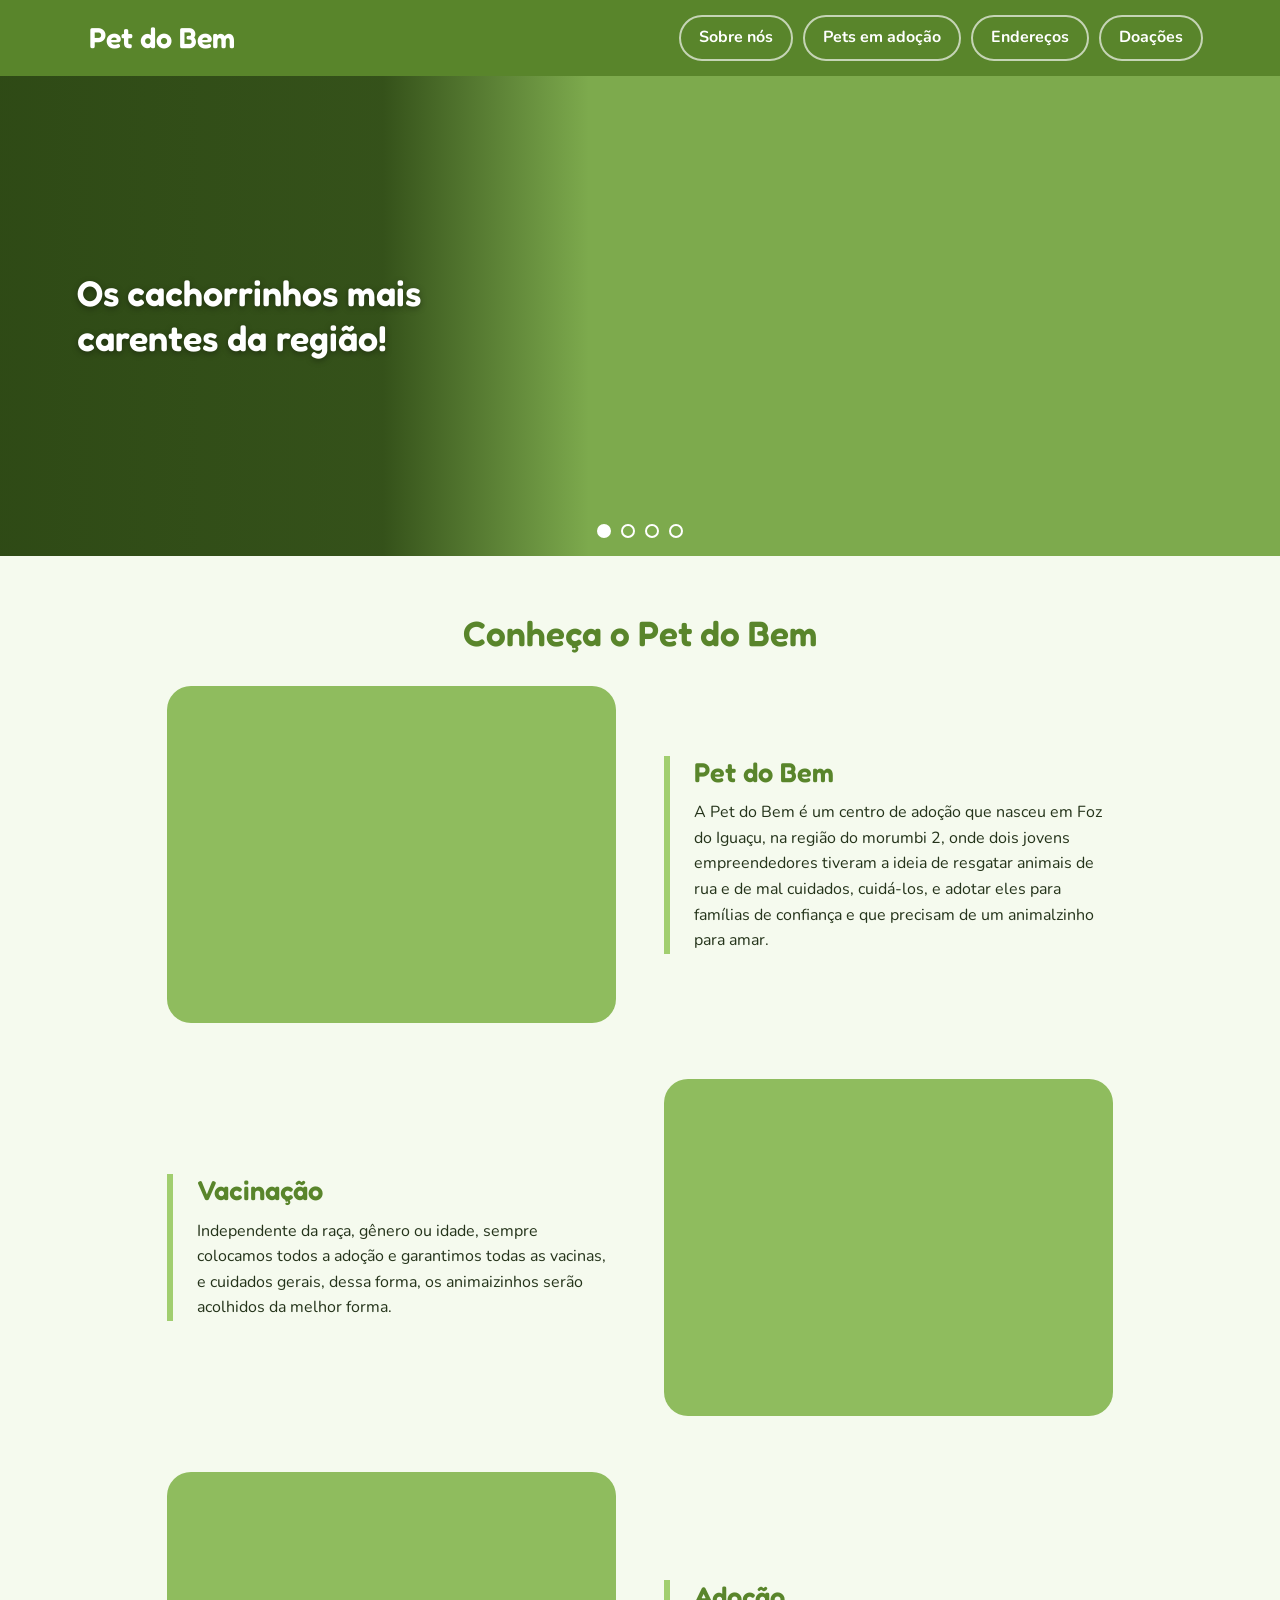
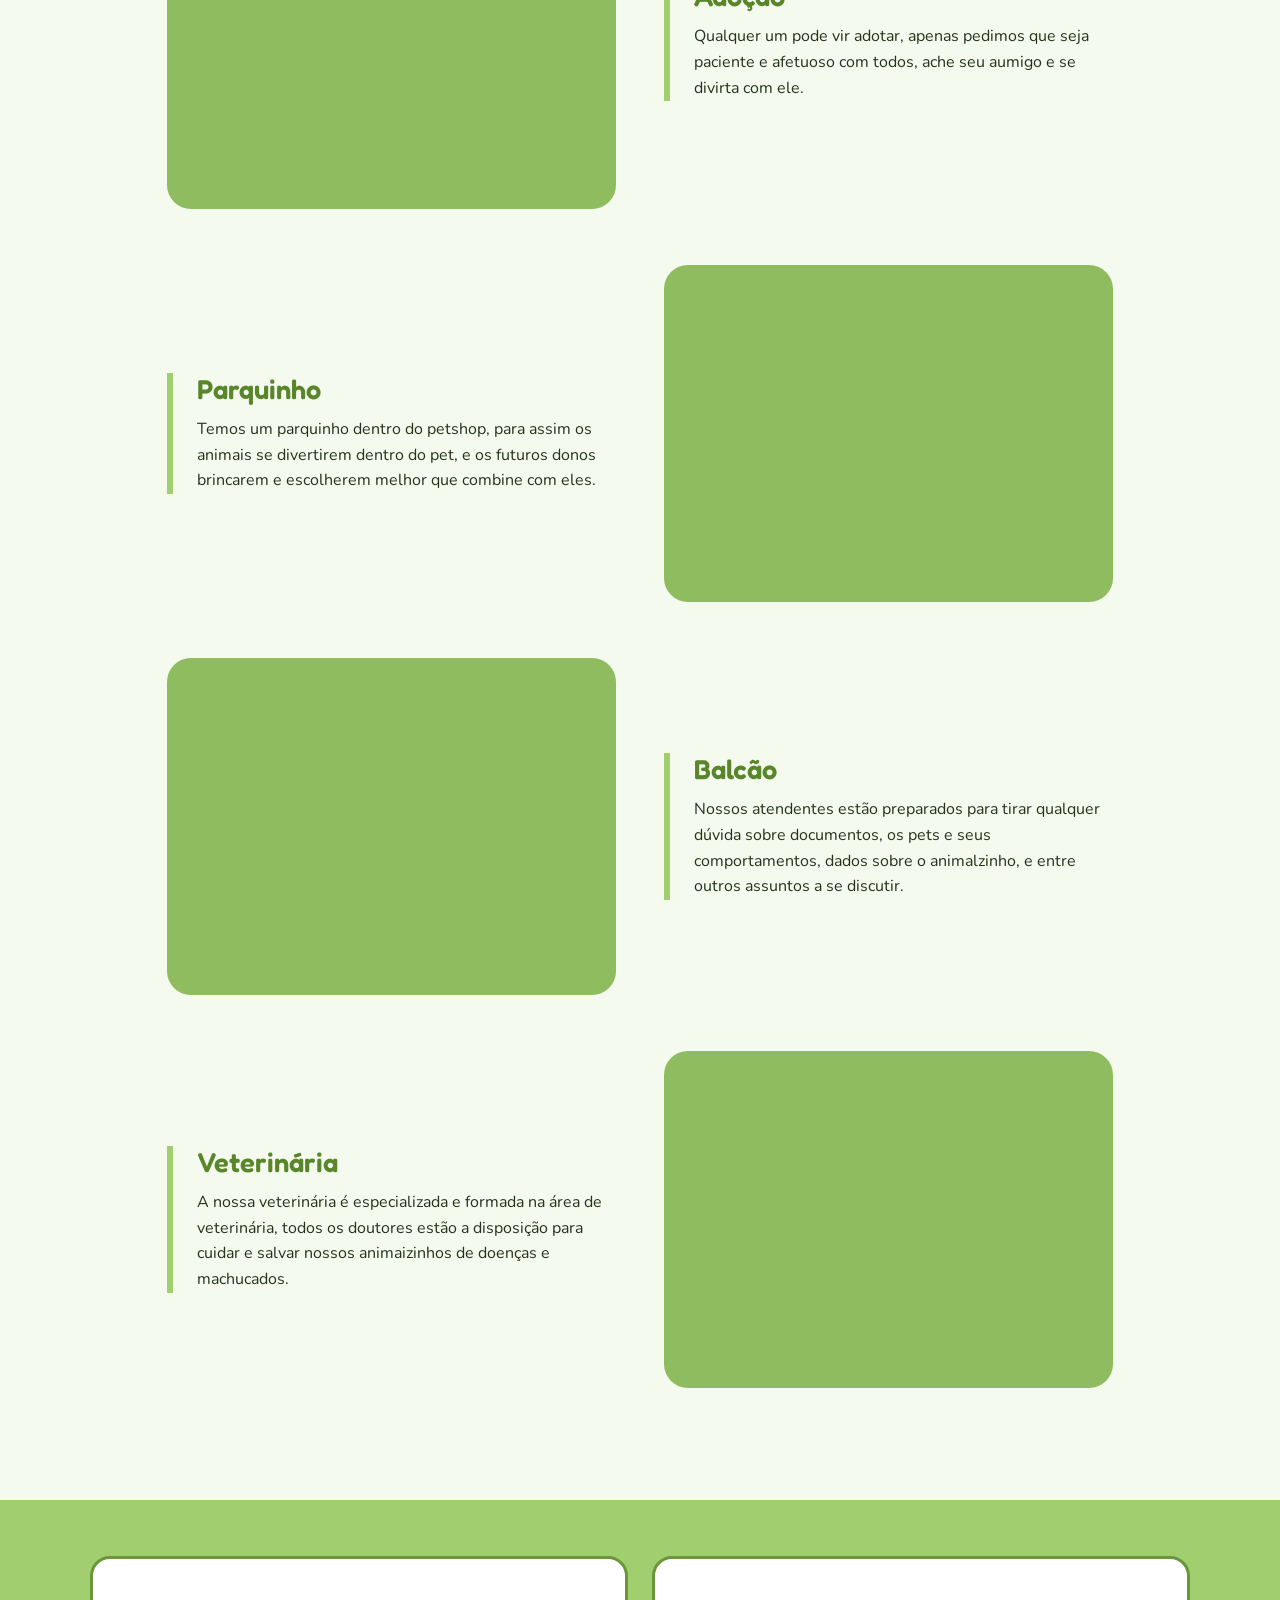
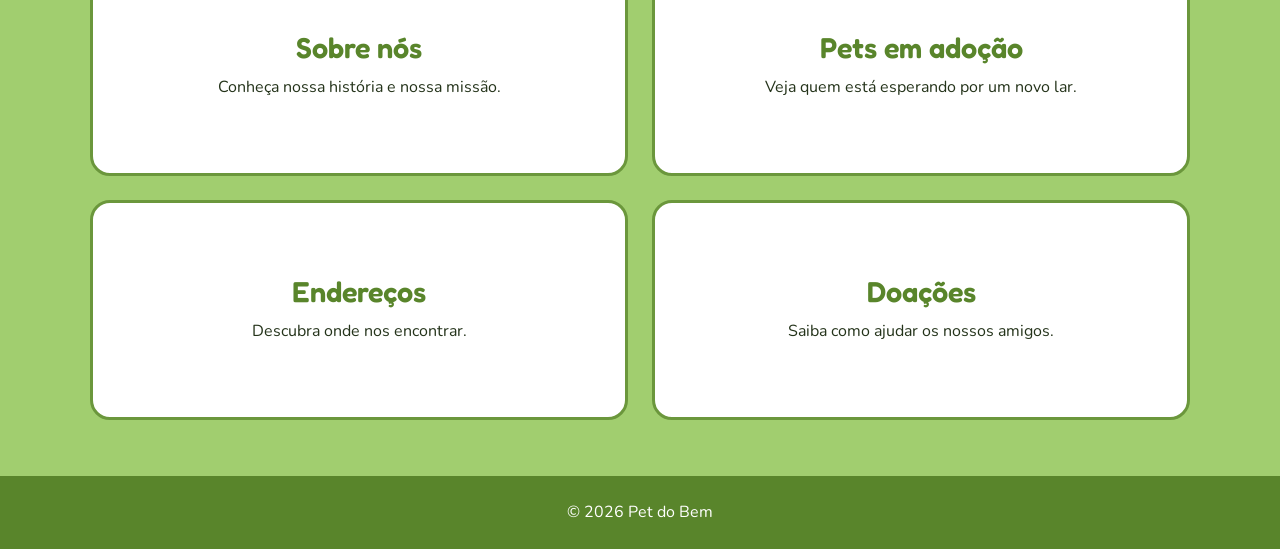
==== index.html @ d0f6801f "Add files via upload" ====
<!DOCTYPE html>
<html lang="pt-BR">

<head>
  <meta charset="UTF-8">
  <meta name="viewport" content="width=device-width, initial-scale=1">
  <title>Pet do Bem</title>
  <link rel="preconnect" href="https://fonts.googleapis.com">
  <link rel="preconnect" href="https://fonts.gstatic.com" crossorigin>
  <link href="https://fonts.googleapis.com/css2?family=Fredoka:wght@500;600&family=Nunito:wght@400;700&display=swap"
    rel="stylesheet">
  <link rel="stylesheet" href="style.css">
  <link rel="stylesheet" href="acessibilidade.css">
</head>

<body>

  <header class="topo">
    <a class="logo" href="index.html">
      <img class="logo-img"
        src="https://imgcdn.stablediffusionweb.com/2026/9/29/527c173d-e4d0-47e0-976a-0aa6f7d1f1d5.webp" alt="">
      <span>Pet do Bem</span>
    </a>
    <nav aria-label="Menu principal">
      <ul class="menu">
        <li><a href="sobre.html">Sobre nós</a></li>
        <li><a href="adocao.html">Pets em adoção</a></li>
        <li><a href="enderecos.html">Endereços</a></li>
        <li><a href="doacoes.html">Doações</a></li>
      </ul>
    </nav>
  </header>

  <section class="carrossel" aria-label="Destaques do Pet do Bem">
    <div class="slide ativo"
      style="background-image: url('https://adimax.com.br/wp-content/uploads/2024/08/cachorro-de-pelo-curto-confira-dicas-e-cuidados.jpg')">
      <span>Os cachorrinhos mais carentes da região!</span>
    </div>
    <div class="slide" aria-hidden="true"
      style="background-image: url('https://www.direcional.com.br/wp-content/uploads/2022/08/cachorro-para-apartamento.jpg.webp')">
      <span>Estão esperando um novo lar</span>
    </div>
    <div class="slide" aria-hidden="true"
      style="background-image: url('https://revistaoeste.com/oestegeral/wp-content/uploads/2025/05/cachorro-inclinando-a-cabeca_1748306609817.jpg')">
      <span>Venha já escolher seu próximo aumigo</span>
    </div>
    <div class="slide" aria-hidden="true"
      style="background-image: url('https://cdn.jornaldaparaiba.com.br/wp-content/uploads/2024/01/1210x720/racas-de-cachorro-3.webp?fallback=https%3A%2F%2Fcdn.jornaldaparaiba.com.br%2Fwp-content%2Fuploads%2F2024%2F01%2Fracas-de-cachorro.jpg%3Fxid%3D650492&xid=650492')">
      <span>Independente da raça ou idade, eles querem um amigo.</span>
    </div>

    <button type="button" class="carrossel-pausa" aria-label="Pausar troca automática de imagens">Pausar</button>
    <div class="bolinhas" aria-label="Escolher imagem"></div>
  </section>

  <main>
    <h2 class="titulo-secao" id="sobre">Conheça o Pet do Bem</h2>

    <section class="zigzag">

      <article class="linha">
        <div class="foto" role="img" aria-label="Foto ilustrando: Pet do Bem"
          style="background-image: url('https://www.petz.com.br/blog/wp-content/uploads/2020/11/cachorro-gosta-de-carinho-pet-2.jpg')">
        </div>
        <div class="descricao">
          <h3>Pet do Bem</h3>
          <p>A Pet do Bem é um centro de adoção que nasceu em Foz do Iguaçu, na região do morumbi 2, onde dois jovens
            empreendedores tiveram a ideia de resgatar animais de rua e de mal cuidados, cuidá-los, e adotar eles para
            famílias de confiança e que precisam de um animalzinho para amar.</p>
        </div>
      </article>

      <article class="linha">
        <div class="foto" role="img" aria-label="Foto ilustrando: Vacinação"
          style="background-image: url('https://encrypted-tbn0.gstatic.com/images?q=tbn:ANd9GcQbCXKHNd9bl4ZG150KSTezzAtiSbUpg12CpUk_TmcCKyVqbC_SKGp5_TkE&s=10.jpg')">
        </div>
        <div class="descricao">
          <h3>Vacinação</h3>
          <p>Independente da raça, gênero ou idade, sempre colocamos todos a adoção e garantimos todas as vacinas, e
            cuidados gerais, dessa forma, os animaizinhos serão acolhidos da melhor forma.</p>
        </div>
      </article>

      <article class="linha">
        <div class="foto" role="img" aria-label="Foto ilustrando: Adoção"
          style="background-image: url('https://encrypted-tbn0.gstatic.com/images?q=tbn:ANd9GcQbC-ejFpIyd420M35y_yVA__Tku_zERc4PSsW7qveqjRhtLCqb4K4X9RA&s=10.jpg')">
        </div>
        <div class="descricao">
          <h3>Adoção</h3>
          <p>Qualquer um pode vir adotar, apenas pedimos que seja paciente e afetuoso com todos, ache seu aumigo e se
            divirta com ele.</p>
        </div>
      </article>

      <article class="linha">
        <div class="foto" role="img" aria-label="Foto ilustrando: Parquinho"
          style="background-image: url('https://encrypted-tbn0.gstatic.com/images?q=tbn:ANd9GcTdT6wmVeRQmdCOqALrlqkoUsNSklnX7wb35XgxTVpmVIqf5BT_x71I3JA&s=10')">
        </div>
        <div class="descricao">
          <h3>Parquinho</h3>
          <p>Temos um parquinho dentro do petshop, para assim os animais se divertirem dentro do pet, e os futuros donos
            brincarem e escolherem melhor que combine com eles.</p>
        </div>
      </article>

      <article class="linha">
        <div class="foto" role="img" aria-label="Foto ilustrando: Balcão"
          style="background-image: url('https://peti9.com/wp-content/uploads/2024/10/xxx-78-1-1024x669.png')"></div>
        <div class="descricao">
          <h3>Balcão</h3>
          <p>Nossos atendentes estão preparados para tirar qualquer dúvida sobre documentos, os pets e seus
            comportamentos, dados sobre o animalzinho, e entre outros assuntos a se discutir.</p>
        </div>
      </article>

      <article class="linha">
        <div class="foto" role="img" aria-label="Foto ilustrando: Veterinária"
          style="background-image: url('https://encrypted-tbn0.gstatic.com/images?q=tbn:ANd9GcRfodP8tzL70jYp4-bLUwtqtRz2pe-Sb5hLDexu77DsRH5j3eK8C9pvZtk&s=10.jpg')">
        </div>
        <div class="descricao">
          <h3>Veterinária</h3>
          <p>A nossa veterinária é especializada e formada na área de veterinária, todos os doutores estão a disposição
            para cuidar e salvar nossos animaizinhos de doenças e machucados.</p>
        </div>
      </article>

    </section>

    <section class="blocos">
      <div class="blocos-grade">
        <a class="bloco" href="sobre.html">
          <h3>Sobre nós</h3>
          <p>Conheça nossa história e nossa missão.</p>
        </a>
        <a class="bloco" href="adocao.html">
          <h3>Pets em adoção</h3>
          <p>Veja quem está esperando por um novo lar.</p>
        </a>
        <a class="bloco" href="enderecos.html">
          <h3>Endereços</h3>
          <p>Descubra onde nos encontrar.</p>
        </a>
        <a class="bloco" href="doacoes.html">
          <h3>Doações</h3>
          <p>Saiba como ajudar os nossos amigos.</p>
        </a>
      </div>
    </section>
  </main>

  <footer class="rodape">
    <p>&copy; 2026 Pet do Bem</p>
  </footer>

  <script>
    // Tempo entre as imagens, em milissegundos (3000 = 3 segundos)
    const tempo = 3000;

    const slides = document.querySelectorAll(".slide");
    const caixaBolinhas = document.querySelector(".bolinhas");
    let atual = 0;
    let timer;
    let pausado = false;

    const btnPausa = document.querySelector(".carrossel-pausa");
    btnPausa.addEventListener("click", () => {
      pausado = !pausado;
      btnPausa.textContent = pausado ? "Continuar" : "Pausar";
      btnPausa.setAttribute("aria-label", pausado ? "Retomar troca automática de imagens" : "Pausar troca automática de imagens");
    });

    slides.forEach((_, i) => {
      const b = document.createElement("button");
      b.setAttribute("aria-label", "Ir para a imagem " + (i + 1));
      b.addEventListener("click", () => {
        mostrar(i);
        reiniciar();
      });
      caixaBolinhas.appendChild(b);
    });
    const bolinhas = caixaBolinhas.querySelectorAll("button");

    function mostrar(i) {
      slides[atual].classList.remove("ativo");
      slides[atual].setAttribute("aria-hidden", "true");
      bolinhas[atual].classList.remove("ativo");
      atual = i;
      slides[atual].classList.add("ativo");
      slides[atual].removeAttribute("aria-hidden");
      bolinhas[atual].classList.add("ativo");
    }

    function proximo() {
      if (pausado || document.documentElement.classList.contains("a11y-sem-animacao")) return;
      mostrar((atual + 1) % slides.length);
    }

    function reiniciar() {
      clearInterval(timer);
      timer = setInterval(proximo, tempo);
    }

    bolinhas[0].classList.add("ativo");
    timer = setInterval(proximo, tempo);
  </script>

  <div vw class="enabled">
    <div vw-access-button class="active"></div>
    <div vw-plugin-wrapper>
      <div class="vw-plugin-top-wrapper"></div>
    </div>
  </div>
  <script src="acessibilidade.js"></script>
  <script src="https://vlibras.gov.br/app/vlibras-plugin.js"></script>
  <script>new window.VLibras.Widget("https://vlibras.gov.br/app");</script>

</body>

</html>
---- style.css ----
/* ===== PALETA ===== */
:root {
  --color1: #a1ce6f;
  --color2: #8fbc5e;
  --color3: #7daa4d;
  --color4: #6b973c;
  --color5: #59852b;

  --fundo: #f5faee;
  --texto: #24331a;
  --branco: #ffffff;
}

/* ===== BASE ===== */
* {
  box-sizing: border-box;
  margin: 0;
  padding: 0;
}

body {
  font-family: "Nunito", Arial, sans-serif;
  color: var(--texto);
  background: var(--fundo);
  line-height: 1.6;
}

h1, h2, h3 {
  font-family: "Fredoka", "Nunito", Arial, sans-serif;
  font-weight: 600;
  line-height: 1.2;
}

a:focus-visible,
button:focus-visible {
  outline: 3px solid var(--color5);
  outline-offset: 3px;
}

/* ===== CABEÇALHO ===== */
.topo {
  background: var(--color5);
  color: var(--branco);
  display: flex;
  align-items: center;
  justify-content: space-between;
  flex-wrap: wrap;
  gap: 12px 24px;
  padding: 12px 6%;
}

.logo {
  display: flex;
  align-items: center;
  gap: 12px;
  font-family: "Fredoka", Arial, sans-serif;
  font-size: 1.8rem;
  font-weight: 600;
  color: var(--branco);
  text-decoration: none;
}

.logo-img {
  height: 52px;
  width: auto;
  border-radius: 50%;
  background: var(--branco);
  object-fit: contain;
}

.menu {
  display: flex;
  flex-wrap: wrap;
  gap: 10px;
  list-style: none;
}

.menu a {
  display: block;
  color: var(--branco);
  text-decoration: none;
  font-weight: 700;
  padding: 8px 18px;
  border: 2px solid rgba(255, 255, 255, 0.65);
  border-radius: 999px;
  transition: background 0.2s, color 0.2s;
}

.menu a:hover,
.menu a[aria-current="page"] {
  background: var(--branco);
  color: var(--color5);
  border-color: var(--branco);
}

/* ===== CARROSSEL ===== */
.carrossel {
  position: relative;
  width: 100%;
  height: 480px;
  overflow: hidden;
  background: var(--color4);
}

.slide {
  position: absolute;
  inset: 0;
  opacity: 0;
  transition: opacity 0.8s ease;
  background-color: var(--color3);
  background-size: cover;
  background-position: center;
}

.slide.ativo {
  opacity: 1;
}

/* Letreiro na lateral esquerda */
.slide span {
  position: absolute;
  top: 0;
  bottom: 0;
  left: 0;
  width: 46%;
  display: flex;
  align-items: center;
  padding: 0 8% 0 6%;
  background: linear-gradient(to right,
    rgba(40, 66, 17, 0.92) 0%,
    rgba(40, 66, 17, 0.85) 65%,
    rgba(40, 66, 17, 0) 100%);
  color: var(--branco);
  font-family: "Fredoka", Arial, sans-serif;
  font-weight: 600;
  font-size: clamp(1.4rem, 2.8vw, 2.5rem);
  line-height: 1.25;
  text-align: left;
  text-shadow: 0 2px 6px rgba(0, 0, 0, 0.35);
}

.bolinhas {
  position: absolute;
  bottom: 18px;
  left: 50%;
  transform: translateX(-50%);
  display: flex;
  gap: 10px;
  z-index: 2;
}

.bolinhas button {
  width: 14px;
  height: 14px;
  border-radius: 50%;
  border: 2px solid var(--branco);
  background: transparent;
  cursor: pointer;
}

.bolinhas button.ativo {
  background: var(--branco);
}

/* ===== TÍTULO DE SEÇÃO ===== */
.titulo-secao {
  text-align: center;
  color: var(--color5);
  font-size: 2.2rem;
  padding: 56px 6% 8px;
}

/* ===== ZIGUE-ZAGUE ===== */
.zigzag {
  max-width: 1100px;
  margin: 0 auto;
  padding: 24px 6% 56px;
}

.linha {
  display: grid;
  grid-template-columns: 1fr 1fr;
  align-items: center;
  gap: 48px;
  margin-bottom: 56px;
}

.linha:nth-child(even) .foto {
  order: 2;
}

.foto {
  aspect-ratio: 4 / 3;
  border-radius: 24px;
  background-color: var(--color2);
  background-size: cover;
  background-position: center;
  display: flex;
  align-items: center;
  justify-content: center;
  color: var(--branco);
  font-family: "Fredoka", Arial, sans-serif;
  text-align: center;
  padding: 16px;
}

.descricao {
  border-left: 6px solid var(--color1);
  padding-left: 24px;
}

.descricao h3 {
  color: var(--color5);
  font-size: 1.7rem;
  margin-bottom: 12px;
}

/* ===== BLOCOS DE NAVEGAÇÃO (página inicial) ===== */
.blocos {
  background: var(--color1);
  padding: 56px 6%;
}

.blocos-grade {
  max-width: 1100px;
  margin: 0 auto;
  display: grid;
  grid-template-columns: repeat(2, 1fr);
  gap: 24px;
}

.bloco {
  min-height: 220px;
  background: var(--branco);
  border: 3px solid var(--color4);
  border-radius: 20px;
  padding: 24px;
  display: flex;
  flex-direction: column;
  align-items: center;
  justify-content: center;
  gap: 10px;
  text-align: center;
  text-decoration: none;
  color: var(--texto);
  transition: transform 0.2s, background 0.2s;
}

.bloco:hover {
  transform: translateY(-4px);
  background: var(--fundo);
}

.bloco h3 {
  color: var(--color5);
  font-size: 1.8rem;
}

/* ===== PÁGINAS INTERNAS ===== */
.pagina-topo {
  background: var(--color1);
  text-align: center;
  padding: 48px 6%;
}

.pagina-topo h1 {
  color: var(--texto);
  font-size: 2.6rem;
  margin-bottom: 8px;
}

.conteudo {
  max-width: 1100px;
  margin: 0 auto;
  padding: 48px 6% 64px;
}

.conteudo h2 {
  color: var(--color5);
  font-size: 1.9rem;
  margin-bottom: 12px;
}

.conteudo p {
  margin-bottom: 16px;
  max-width: 70ch;
}

.cards {
  display: grid;
  grid-template-columns: repeat(auto-fit, minmax(250px, 1fr));
  gap: 24px;
}

.card {
  background: var(--branco);
  border: 3px solid var(--color2);
  border-radius: 20px;
  overflow: hidden;
}

.card-foto {
  aspect-ratio: 4 / 3;
  background-color: var(--color2);
  background-size: cover;
  background-position: center;
  display: flex;
  align-items: center;
  justify-content: center;
  color: var(--branco);
  font-family: "Fredoka", Arial, sans-serif;
}

.card-corpo {
  padding: 18px 20px 22px;
}

.card-corpo h3 {
  color: var(--color5);
  font-size: 1.4rem;
  margin-bottom: 6px;
}

.card-corpo p {
  margin-bottom: 0;
}

.card.sem-foto .card-corpo {
  padding: 28px 24px;
}

.botao {
  display: inline-block;
  margin-top: 14px;
  background: var(--color5);
  color: var(--branco);
  font-weight: 700;
  text-decoration: none;
  padding: 10px 22px;
  border-radius: 999px;
}

.botao:hover {
  background: var(--color4);
}

/* ===== RODAPÉ ===== */
.rodape {
  background: var(--color5);
  color: var(--branco);
  text-align: center;
  padding: 24px 6%;
}

/* ===== CELULAR ===== */
@media (max-width: 760px) {
  .logo {
    font-size: 1.5rem;
  }

  .logo-img {
    height: 42px;
  }

  .carrossel {
    height: 300px;
  }

  /* No celular o letreiro vai para a base da imagem */
  .slide span {
    top: auto;
    width: 100%;
    padding: 36px 6% 44px;
    background: linear-gradient(to top,
      rgba(40, 66, 17, 0.92) 0%,
      rgba(40, 66, 17, 0.8) 60%,
      rgba(40, 66, 17, 0) 100%);
    font-size: 1.25rem;
  }

  .linha {
    grid-template-columns: 1fr;
    gap: 20px;
  }

  .linha:nth-child(even) .foto {
    order: 0;
  }

  .blocos-grade {
    grid-template-columns: 1fr;
  }

  .pagina-topo h1 {
    font-size: 2rem;
  }
}

@media (prefers-reduced-motion: reduce) {
  .slide,
  .bloco,
  .menu a {
    transition: none;
  }
}
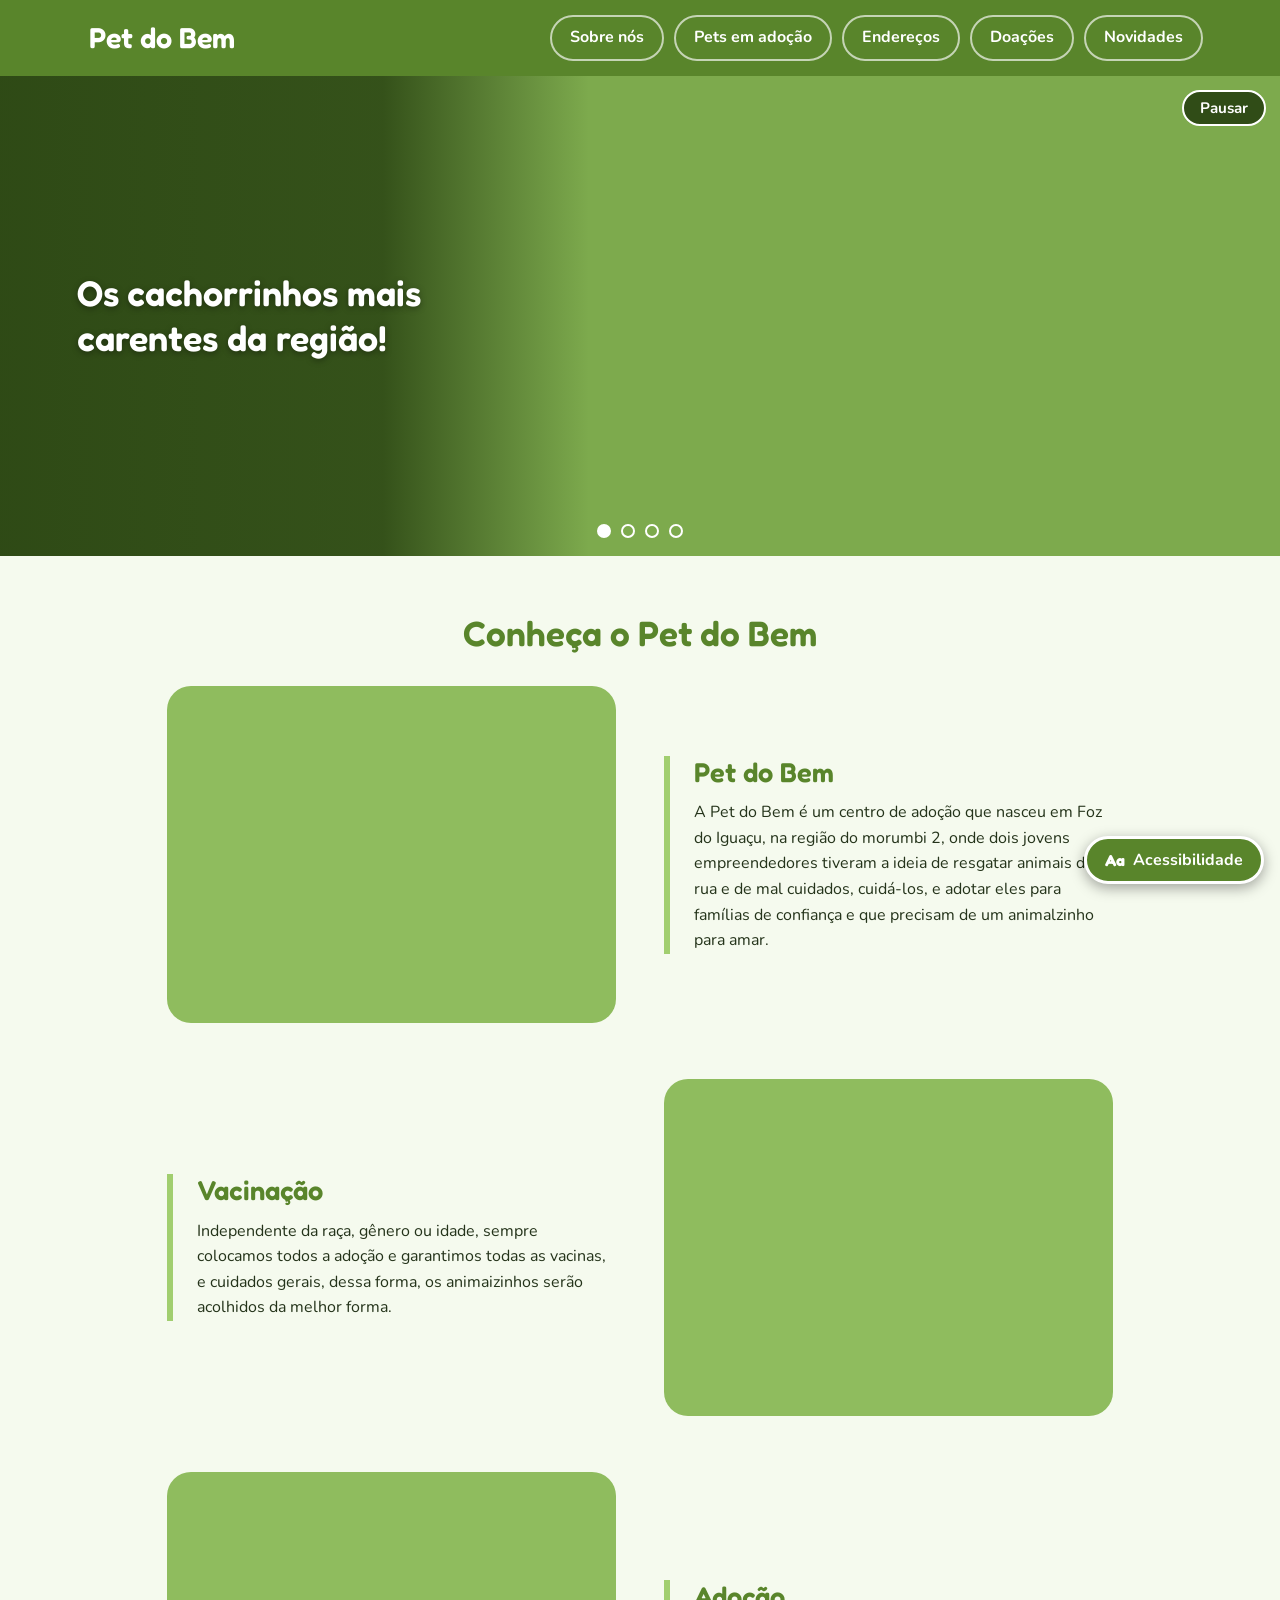
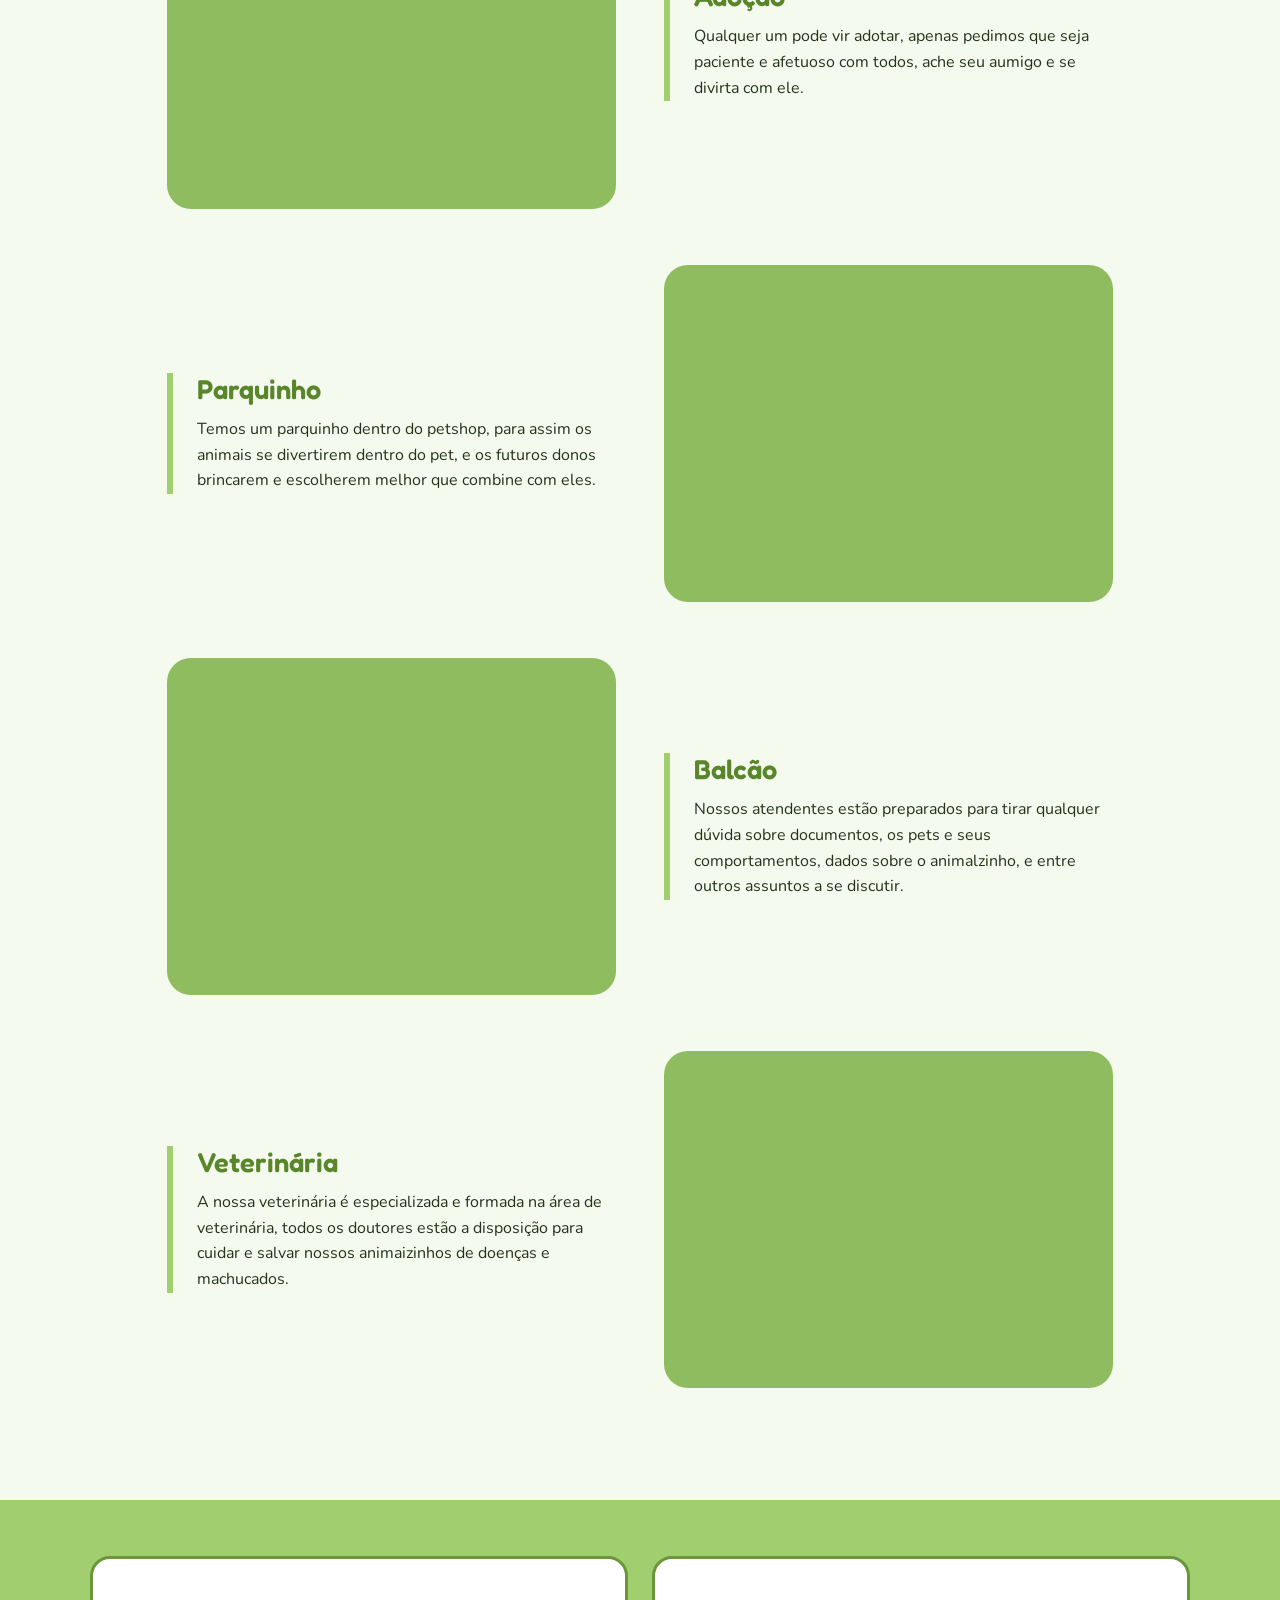
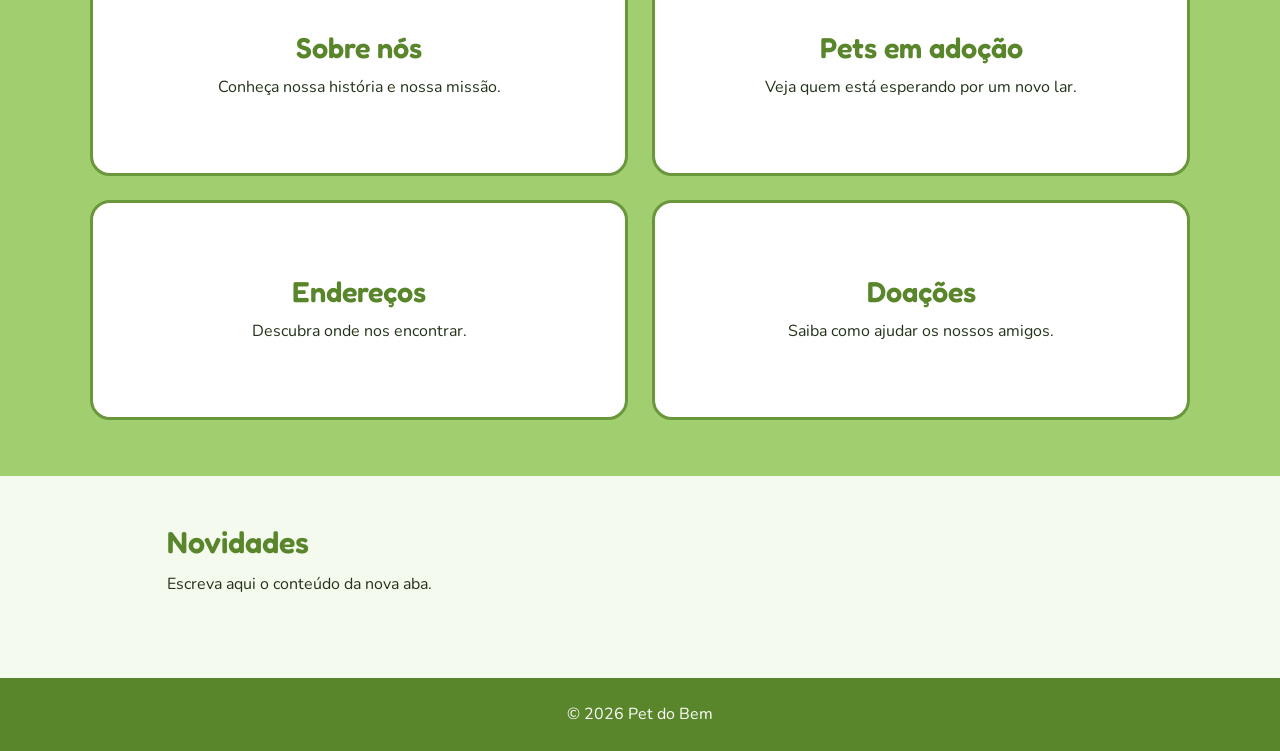
==== commit 94f1eacc: "Add files via upload" ====
--- a/index.html
+++ b/index.html
@@ -1,24 +1,188 @@
 <!DOCTYPE html>
 <html lang="pt-BR">
-
 <head>
   <meta charset="UTF-8">
   <meta name="viewport" content="width=device-width, initial-scale=1">
   <title>Pet do Bem</title>
   <link rel="preconnect" href="https://fonts.googleapis.com">
   <link rel="preconnect" href="https://fonts.gstatic.com" crossorigin>
-  <link href="https://fonts.googleapis.com/css2?family=Fredoka:wght@500;600&family=Nunito:wght@400;700&display=swap"
-    rel="stylesheet">
+  <link href="https://fonts.googleapis.com/css2?family=Fredoka:wght@500;600&family=Nunito:wght@400;700&display=swap" rel="stylesheet">
   <link rel="stylesheet" href="style.css">
-  <link rel="stylesheet" href="acessibilidade.css">
+  <script>
+/* ===== Acessibilidade – Pet do Bem =====
+   Botão flutuante no canto inferior direito, presente em todas as páginas.
+   Opções: cores do site, fonte, tamanho, espaço entre linhas e letras,
+   destacar links e pausar o carrossel. A escolha fica salva no navegador. */
+(function () {
+  var CHAVE = "petdobem-a11y-v2";
+  var html = document.documentElement;
+
+  var PADRAO = { tema: "padrao", familia: "padrao", fonte: 0, lh: 0, ls: 0, links: false, pausar: false };
+  var estado = Object.assign({}, PADRAO);
+
+  var TEMAS = [
+    ["padrao", "Padrão"],
+    ["contraste", "Alto contraste"],
+    ["escuro", "Modo escuro"],
+    ["cinza", "Escala de cinza"]
+  ];
+  var FAMILIAS = [
+    ["padrao", "Padrão do site"],
+    ["arial", "Arial"],
+    ["serif", "Com serifa"],
+    ["legivel", "Legível"]
+  ];
+  var PASSOS = {
+    fonte: { rotulo: "Tamanho da letra", niveis: ["100%", "112%", "125%", "150%"] },
+    lh:    { rotulo: "Espaço entre linhas", niveis: ["Padrão", "Médio", "Grande", "Máximo"] },
+    ls:    { rotulo: "Espaço entre letras", niveis: ["Padrão", "Médio", "Grande", "Máximo"] }
+  };
+
+  // Recupera a escolha anterior
+  try {
+    var salvo = JSON.parse(localStorage.getItem(CHAVE));
+    if (salvo) {
+      TEMAS.forEach(function (t) { if (salvo.tema === t[0]) estado.tema = t[0]; });
+      FAMILIAS.forEach(function (f) { if (salvo.familia === f[0]) estado.familia = f[0]; });
+      ["fonte", "lh", "ls"].forEach(function (k) {
+        estado[k] = Math.min(Math.max(parseInt(salvo[k], 10) || 0, 0), 3);
+      });
+      estado.links = !!salvo.links;
+      estado.pausar = !!salvo.pausar;
+    }
+  } catch (e) {}
+
+  var fonteCarregada = false;
+  function carregarFonteLegivel() {
+    if (fonteCarregada) return;
+    fonteCarregada = true;
+    var l = document.createElement("link");
+    l.rel = "stylesheet";
+    l.href = "https://fonts.googleapis.com/css2?family=Atkinson+Hyperlegible:wght@400;700&display=swap";
+    document.head.appendChild(l);
+  }
+
+  function marcar(nome, valor) {
+    if (valor) html.setAttribute(nome, valor);
+    else html.removeAttribute(nome);
+  }
+
+  function aplicar() {
+    marcar("data-tema", estado.tema !== "padrao" ? estado.tema : "");
+    marcar("data-familia", estado.familia !== "padrao" ? estado.familia : "");
+    marcar("data-fonte", estado.fonte || "");
+    marcar("data-lh", estado.lh || "");
+    marcar("data-ls", estado.ls || "");
+    marcar("data-links", estado.links ? "1" : "");
+    marcar("data-pausar", estado.pausar ? "1" : "");
+    if (estado.familia === "legivel") carregarFonteLegivel();
+    try { localStorage.setItem(CHAVE, JSON.stringify(estado)); } catch (e) {}
+    atualizarPainel();
+  }
+
+  function atualizarPainel() {
+    var p = document.getElementById("a11y-painel");
+    if (!p) return;
+    p.querySelectorAll("[data-tema]").forEach(function (b) {
+      b.setAttribute("aria-pressed", b.getAttribute("data-tema") === estado.tema);
+    });
+    p.querySelectorAll("[data-familia]").forEach(function (b) {
+      b.setAttribute("aria-pressed", b.getAttribute("data-familia") === estado.familia);
+    });
+    ["fonte", "lh", "ls"].forEach(function (k) {
+      p.querySelector('[data-valor="' + k + '"]').textContent = PASSOS[k].niveis[estado[k]];
+      p.querySelector('[data-passo="' + k + ':-1"]').disabled = estado[k] === 0;
+      p.querySelector('[data-passo="' + k + ':1"]').disabled = estado[k] === 3;
+    });
+    p.querySelector('[data-alternar="links"]').setAttribute("aria-pressed", estado.links);
+    p.querySelector('[data-alternar="pausar"]').setAttribute("aria-pressed", estado.pausar);
+  }
+
+  function opcoes(lista, atributo) {
+    return lista.map(function (o) {
+      return '<button type="button" class="a11y-botao" ' + atributo + '="' + o[0] + '" aria-pressed="false">' + o[1] + "</button>";
+    }).join("");
+  }
+
+  function passo(k) {
+    return '<div class="a11y-grupo"><span class="a11y-rotulo">' + PASSOS[k].rotulo + "</span>" +
+      '<div class="a11y-passo">' +
+      '<button type="button" class="a11y-botao" data-passo="' + k + ':-1" aria-label="Diminuir: ' + PASSOS[k].rotulo + '">−</button>' +
+      '<strong class="a11y-nivel" data-valor="' + k + '" aria-live="polite"></strong>' +
+      '<button type="button" class="a11y-botao" data-passo="' + k + ':1" aria-label="Aumentar: ' + PASSOS[k].rotulo + '">+</button>' +
+      "</div></div>";
+  }
+
+  function criarPainel() {
+    var caixa = document.createElement("div");
+    caixa.className = "a11y";
+    caixa.innerHTML =
+      '<div id="a11y-painel" class="a11y-painel" role="group" aria-label="Opções de acessibilidade" hidden>' +
+        '<div class="a11y-topo"><h2>Acessibilidade</h2>' +
+        '<button type="button" class="a11y-fechar" aria-label="Fechar painel">×</button></div>' +
+        '<div class="a11y-grupo"><span class="a11y-rotulo">Cores do site</span>' +
+          '<div class="a11y-opcoes">' + opcoes(TEMAS, "data-tema") + "</div></div>" +
+        '<div class="a11y-grupo"><span class="a11y-rotulo">Fonte das letras</span>' +
+          '<div class="a11y-opcoes">' + opcoes(FAMILIAS, "data-familia") + "</div></div>" +
+        passo("fonte") + passo("lh") + passo("ls") +
+        '<div class="a11y-grupo"><span class="a11y-rotulo">Outros</span>' +
+          '<button type="button" class="a11y-botao" data-alternar="links" aria-pressed="false">Destacar links</button>' +
+          '<button type="button" class="a11y-botao" data-alternar="pausar" aria-pressed="false">Pausar carrossel</button></div>' +
+        '<button type="button" class="a11y-botao a11y-reset" data-reset="1">Restaurar padrão</button>' +
+      "</div>" +
+      '<button type="button" class="a11y-abrir" aria-expanded="false" aria-controls="a11y-painel">' +
+        '<span aria-hidden="true">Aa</span> Acessibilidade</button>';
+    document.body.appendChild(caixa);
+
+    var painel = caixa.querySelector("#a11y-painel");
+    var abrir = caixa.querySelector(".a11y-abrir");
+
+    function mostrar(sim) {
+      painel.hidden = !sim;
+      abrir.setAttribute("aria-expanded", sim);
+    }
+
+    abrir.addEventListener("click", function () { mostrar(painel.hidden); });
+    caixa.querySelector(".a11y-fechar").addEventListener("click", function () { mostrar(false); abrir.focus(); });
+
+    document.addEventListener("keydown", function (e) {
+      if (e.key === "Escape" && !painel.hidden) { mostrar(false); abrir.focus(); }
+    });
+    document.addEventListener("click", function (e) {
+      if (!painel.hidden && !caixa.contains(e.target)) mostrar(false);
+    });
+
+    painel.addEventListener("click", function (e) {
+      var b = e.target.closest("button");
+      if (!b) return;
+      if (b.hasAttribute("data-tema")) estado.tema = b.getAttribute("data-tema");
+      else if (b.hasAttribute("data-familia")) estado.familia = b.getAttribute("data-familia");
+      else if (b.hasAttribute("data-passo")) {
+        var partes = b.getAttribute("data-passo").split(":");
+        var k = partes[0];
+        estado[k] = Math.min(Math.max(estado[k] + parseInt(partes[1], 10), 0), 3);
+      } else if (b.hasAttribute("data-alternar")) {
+        var chave = b.getAttribute("data-alternar");
+        estado[chave] = !estado[chave];
+      } else if (b.hasAttribute("data-reset")) {
+        estado = Object.assign({}, PADRAO);
+      } else return;
+      aplicar();
+    });
+
+    atualizarPainel();
+  }
+
+  aplicar(); // aplica as escolhas salvas já no carregamento
+  document.addEventListener("DOMContentLoaded", criarPainel);
+})();
+  </script>
 </head>
-
 <body>
 
   <header class="topo">
     <a class="logo" href="index.html">
-      <img class="logo-img"
-        src="https://imgcdn.stablediffusionweb.com/2026/9/29/527c173d-e4d0-47e0-976a-0aa6f7d1f1d5.webp" alt="">
+      <img class="logo-img" src="https://imgcdn.stablediffusionweb.com/2026/9/29/527c173d-e4d0-47e0-976a-0aa6f7d1f1d5.webp" alt="">
       <span>Pet do Bem</span>
     </a>
     <nav aria-label="Menu principal">
@@ -27,6 +191,7 @@
         <li><a href="adocao.html">Pets em adoção</a></li>
         <li><a href="enderecos.html">Endereços</a></li>
         <li><a href="doacoes.html">Doações</a></li>
+        <li><a href="#novidades">Novidades</a></li>
       </ul>
     </nav>
   </header>
@@ -126,6 +291,7 @@
 
     </section>
 
+    <!-- Os 4 blocos agora são botões que levam para as outras páginas -->
     <section class="blocos">
       <div class="blocos-grade">
         <a class="bloco" href="sobre.html">
@@ -146,6 +312,12 @@
         </a>
       </div>
     </section>
+
+    <!-- Nova aba: o botão "Novidades" do menu rola até aqui -->
+    <section class="conteudo" id="novidades">
+      <h2>Novidades</h2>
+      <p>Escreva aqui o conteúdo da nova aba.</p>
+    </section>
   </main>
 
   <footer class="rodape">
@@ -191,7 +363,7 @@
     }
 
     function proximo() {
-      if (pausado || document.documentElement.classList.contains("a11y-sem-animacao")) return;
+      if (pausado || document.documentElement.hasAttribute("data-pausar")) return;
       mostrar((atual + 1) % slides.length);
     }
 
@@ -204,16 +376,5 @@
     timer = setInterval(proximo, tempo);
   </script>
 
-  <div vw class="enabled">
-    <div vw-access-button class="active"></div>
-    <div vw-plugin-wrapper>
-      <div class="vw-plugin-top-wrapper"></div>
-    </div>
-  </div>
-  <script src="acessibilidade.js"></script>
-  <script src="https://vlibras.gov.br/app/vlibras-plugin.js"></script>
-  <script>new window.VLibras.Widget("https://vlibras.gov.br/app");</script>
-
 </body>
-
 </html>
--- a/style.css
+++ b/style.css
@@ -16,6 +16,10 @@
   box-sizing: border-box;
   margin: 0;
   padding: 0;
+}
+
+html {
+  scroll-behavior: smooth;
 }
 
 body {
@@ -397,9 +401,285 @@
 }
 
 @media (prefers-reduced-motion: reduce) {
+  html {
+    scroll-behavior: auto;
+  }
+
   .slide,
   .bloco,
   .menu a {
     transition: none;
   }
+}
+
+/* =====================================================
+   ACESSIBILIDADE (controlado por acessibilidade.js)
+   ===================================================== */
+
+/* ----- Botão e painel (canto inferior direito) ----- */
+.a11y {
+  position: fixed;
+  right: 16px;
+  bottom: 16px;
+  z-index: 1000;
+  display: flex;
+  flex-direction: column;
+  align-items: flex-end;
+  gap: 10px;
+}
+
+.a11y-abrir {
+  display: flex;
+  align-items: center;
+  gap: 8px;
+  background: var(--color5);
+  color: #fff;
+  border: 3px solid #fff;
+  border-radius: 999px;
+  padding: 10px 18px;
+  font: 700 1rem "Nunito", Arial, sans-serif;
+  cursor: pointer;
+  box-shadow: 0 4px 14px rgba(0, 0, 0, 0.35);
+}
+
+.a11y-abrir span {
+  font-family: "Fredoka", Arial, sans-serif;
+}
+
+.a11y-painel {
+  width: min(340px, calc(100vw - 32px));
+  max-height: calc(100vh - 100px);
+  overflow-y: auto;
+  background: #fff;
+  color: #24331a;
+  border: 3px solid var(--color5);
+  border-radius: 18px;
+  padding: 16px;
+  display: flex;
+  flex-direction: column;
+  gap: 14px;
+  box-shadow: 0 6px 20px rgba(0, 0, 0, 0.35);
+}
+
+.a11y-painel[hidden] { display: none; }
+
+.a11y-topo {
+  display: flex;
+  align-items: center;
+  justify-content: space-between;
+}
+
+.a11y-painel h2 {
+  font-size: 1.3rem;
+  color: var(--color5);
+}
+
+.a11y-fechar {
+  width: 36px;
+  height: 36px;
+  border-radius: 50%;
+  border: 2px solid var(--color5);
+  background: #fff;
+  color: var(--color5);
+  font-size: 1.4rem;
+  line-height: 1;
+  cursor: pointer;
+}
+
+.a11y-grupo {
+  display: flex;
+  flex-direction: column;
+  gap: 6px;
+}
+
+.a11y-rotulo {
+  font-weight: 700;
+  font-size: 0.95rem;
+}
+
+.a11y-opcoes {
+  display: grid;
+  grid-template-columns: 1fr 1fr;
+  gap: 6px;
+}
+
+.a11y-passo {
+  display: flex;
+  align-items: center;
+  gap: 8px;
+}
+
+.a11y-nivel {
+  flex: 1;
+  text-align: center;
+}
+
+.a11y-botao {
+  background: #fff;
+  color: #24331a;
+  border: 2px solid var(--color5);
+  border-radius: 12px;
+  padding: 8px 12px;
+  font: 700 0.95rem "Nunito", Arial, sans-serif;
+  cursor: pointer;
+}
+
+.a11y-passo .a11y-botao { min-width: 48px; font-size: 1.2rem; }
+.a11y-botao:hover:not(:disabled) { background: #eef6e4; }
+.a11y-botao[aria-pressed="true"] { background: var(--color5); color: #fff; }
+.a11y-botao:disabled { opacity: 0.45; cursor: not-allowed; }
+
+/* O painel mantém espaçamento próprio, para sempre ficar legível */
+.a11y * { line-height: 1.4 !important; letter-spacing: normal !important; }
+
+/* ----- Tamanho da letra ----- */
+html[data-fonte="1"] { font-size: 112.5%; }
+html[data-fonte="2"] { font-size: 125%; }
+html[data-fonte="3"] { font-size: 150%; }
+
+html[data-fonte="1"] .carrossel { height: 530px; }
+html[data-fonte="2"] .carrossel { height: 590px; }
+html[data-fonte="3"] .carrossel { height: 680px; }
+html[data-fonte="2"] .slide span,
+html[data-fonte="3"] .slide span { width: 58%; }
+
+/* ----- Fonte das letras ----- */
+html[data-familia="arial"]   { --a-familia: Arial, Helvetica, sans-serif; }
+html[data-familia="serif"]   { --a-familia: Georgia, "Times New Roman", serif; }
+html[data-familia="legivel"] { --a-familia: "Atkinson Hyperlegible", Arial, sans-serif; }
+html[data-familia] * { font-family: var(--a-familia) !important; }
+
+/* ----- Espaço entre linhas ----- */
+html[data-lh="1"] { --a-lh: 1.8; }
+html[data-lh="2"] { --a-lh: 2.1; }
+html[data-lh="3"] { --a-lh: 2.5; }
+html[data-lh] * { line-height: var(--a-lh); }
+html[data-lh] .logo,
+html[data-lh] .menu a,
+html[data-lh] .botao { line-height: 1.4; }
+html[data-lh] .conteudo p { margin-bottom: 24px; }
+
+/* ----- Espaço entre letras e palavras ----- */
+html[data-ls="1"] { --a-ls: 0.05em; --a-ws: 0.1em; }
+html[data-ls="2"] { --a-ls: 0.1em;  --a-ws: 0.2em; }
+html[data-ls="3"] { --a-ls: 0.16em; --a-ws: 0.3em; }
+html[data-ls] * { letter-spacing: var(--a-ls); word-spacing: var(--a-ws); }
+
+/* ----- Destacar links ----- */
+html[data-links] a {
+  text-decoration: underline !important;
+  text-decoration-thickness: 3px;
+  text-underline-offset: 4px;
+  outline: 3px solid #ffbf00;
+  outline-offset: 2px;
+}
+
+/* ----- Pausar carrossel e animações ----- */
+html[data-pausar] * {
+  transition: none !important;
+  animation: none !important;
+  scroll-behavior: auto !important;
+}
+
+/* ----- Escala de cinza (o botão de acessibilidade não é afetado) ----- */
+html[data-tema="cinza"] body > :not(.a11y) { filter: grayscale(1); }
+
+/* ----- Temas de cor: alto contraste e modo escuro ----- */
+html[data-tema="contraste"] {
+  --a-bg: #000; --a-fg: #fff; --a-accent: #ffd400; --a-accent-fg: #000;
+  --a-surface: #000; --a-surface2: #222; --a-line: #ffd400;
+}
+html[data-tema="escuro"] {
+  --a-bg: #101a0b; --a-fg: #eef6e4; --a-accent: #a1ce6f; --a-accent-fg: #101a0b;
+  --a-surface: #1a2a12; --a-surface2: #2a4020; --a-line: #8fbc5e;
+}
+
+html:is([data-tema="contraste"], [data-tema="escuro"]) body { background: var(--a-bg); color: var(--a-fg); }
+html:is([data-tema="contraste"], [data-tema="escuro"]) a:focus-visible, html:is([data-tema="contraste"], [data-tema="escuro"]) button:focus-visible { outline: 3px solid var(--a-accent); outline-offset: 3px; }
+
+html:is([data-tema="contraste"], [data-tema="escuro"]) .topo, html:is([data-tema="contraste"], [data-tema="escuro"]) .rodape { background: var(--a-surface); color: var(--a-fg); border: 0 solid var(--a-accent); }
+html:is([data-tema="contraste"], [data-tema="escuro"]) .topo { border-bottom-width: 4px; }
+html:is([data-tema="contraste"], [data-tema="escuro"]) .rodape { border-top-width: 4px; }
+html:is([data-tema="contraste"], [data-tema="escuro"]) .logo { color: var(--a-fg); }
+html:is([data-tema="contraste"], [data-tema="escuro"]) .logo-img { background: #fff; }
+
+html:is([data-tema="contraste"], [data-tema="escuro"]) .menu a { color: var(--a-fg); border-color: var(--a-fg); }
+html:is([data-tema="contraste"], [data-tema="escuro"]) .menu a:hover, html:is([data-tema="contraste"], [data-tema="escuro"]) .menu a[aria-current="page"] {
+  background: var(--a-accent); color: var(--a-accent-fg); border-color: var(--a-accent);
+}
+
+html:is([data-tema="contraste"], [data-tema="escuro"]) .carrossel { background: var(--a-bg); }
+html:is([data-tema="contraste"], [data-tema="escuro"]) .slide { background-color: var(--a-surface2); }
+html:is([data-tema="contraste"], [data-tema="escuro"]) .slide span {
+  background: linear-gradient(to right, var(--a-bg) 0%, var(--a-bg) 60%, transparent 100%);
+  color: var(--a-fg);
+  text-shadow: none;
+}
+html:is([data-tema="contraste"], [data-tema="escuro"]) .bolinhas button { border-color: var(--a-accent); }
+html:is([data-tema="contraste"], [data-tema="escuro"]) .bolinhas button.ativo { background: var(--a-accent); }
+
+html:is([data-tema="contraste"], [data-tema="escuro"]) .titulo-secao, html:is([data-tema="contraste"], [data-tema="escuro"]) .conteudo h2, html:is([data-tema="contraste"], [data-tema="escuro"]) .descricao h3, html:is([data-tema="contraste"], [data-tema="escuro"]) .card-corpo h3,
+html:is([data-tema="contraste"], [data-tema="escuro"]) .bloco h3, html:is([data-tema="contraste"], [data-tema="escuro"]) .pagina-topo h1 { color: var(--a-accent); }
+html:is([data-tema="contraste"], [data-tema="escuro"]) .descricao { border-left-color: var(--a-accent); }
+html:is([data-tema="contraste"], [data-tema="escuro"]) .foto, html:is([data-tema="contraste"], [data-tema="escuro"]) .card-foto { background-color: var(--a-surface2); color: var(--a-fg); }
+
+html:is([data-tema="contraste"], [data-tema="escuro"]) .pagina-topo { background: var(--a-surface); color: var(--a-fg); border-bottom: 4px solid var(--a-accent); }
+html:is([data-tema="contraste"], [data-tema="escuro"]) .blocos { background: var(--a-bg); border-top: 4px solid var(--a-accent); }
+html:is([data-tema="contraste"], [data-tema="escuro"]) .bloco { background: var(--a-surface); border-color: var(--a-accent); color: var(--a-fg); }
+html:is([data-tema="contraste"], [data-tema="escuro"]) .bloco:hover { background: var(--a-surface2); }
+html:is([data-tema="contraste"], [data-tema="escuro"]) .card { background: var(--a-surface); border-color: var(--a-accent); color: var(--a-fg); }
+
+html:is([data-tema="contraste"], [data-tema="escuro"]) .botao { background: var(--a-accent); color: var(--a-accent-fg); }
+html:is([data-tema="contraste"], [data-tema="escuro"]) .botao:hover { background: var(--a-fg); color: var(--a-bg); }
+
+html:is([data-tema="contraste"], [data-tema="escuro"]) .a11y-abrir { background: var(--a-accent); color: var(--a-accent-fg); border-color: var(--a-bg); }
+html:is([data-tema="contraste"], [data-tema="escuro"]) .a11y-painel { background: var(--a-surface); color: var(--a-fg); border-color: var(--a-accent); }
+html:is([data-tema="contraste"], [data-tema="escuro"]) .a11y-painel h2 { color: var(--a-accent); }
+html:is([data-tema="contraste"], [data-tema="escuro"]) .a11y-fechar { background: var(--a-surface); color: var(--a-accent); border-color: var(--a-accent); }
+html:is([data-tema="contraste"], [data-tema="escuro"]) .a11y-botao { background: var(--a-surface); color: var(--a-fg); border-color: var(--a-fg); }
+html:is([data-tema="contraste"], [data-tema="escuro"]) .a11y-botao:hover:not(:disabled) { background: var(--a-surface2); }
+html:is([data-tema="contraste"], [data-tema="escuro"]) .a11y-botao[aria-pressed="true"] { background: var(--a-accent); color: var(--a-accent-fg); border-color: var(--a-accent); }
+
+/* ----- Ajustes no celular ----- */
+@media (max-width: 760px) {
+  html[data-fonte="1"] .carrossel { height: 340px; }
+  html[data-fonte="2"] .carrossel { height: 390px; }
+  html[data-fonte="3"] .carrossel { height: 470px; }
+  html[data-fonte="2"] .slide span,
+  html[data-fonte="3"] .slide span { width: 100%; }
+
+  html:is([data-tema="contraste"], [data-tema="escuro"]) .slide span {
+    background: linear-gradient(to top, var(--a-bg) 0%, var(--a-bg) 55%, transparent 100%);
+  }
+}
+
+/* ===== Botão Pausar/Continuar do carrossel ===== */
+.carrossel-pausa {
+  position: absolute;
+  top: 14px;
+  right: 14px;
+  z-index: 2;
+  background: rgba(40, 66, 17, 0.9);
+  color: #fff;
+  border: 2px solid #fff;
+  border-radius: 999px;
+  padding: 6px 16px;
+  font: 700 0.95rem "Nunito", Arial, sans-serif;
+  cursor: pointer;
+}
+
+.carrossel-pausa:hover {
+  background: #fff;
+  color: var(--color5);
+}
+
+html:is([data-tema="contraste"], [data-tema="escuro"]) .carrossel-pausa {
+  background: var(--a-surface);
+  color: var(--a-fg);
+  border-color: var(--a-accent);
+}
+
+html:is([data-tema="contraste"], [data-tema="escuro"]) .carrossel-pausa:hover {
+  background: var(--a-accent);
+  color: var(--a-accent-fg);
 }
